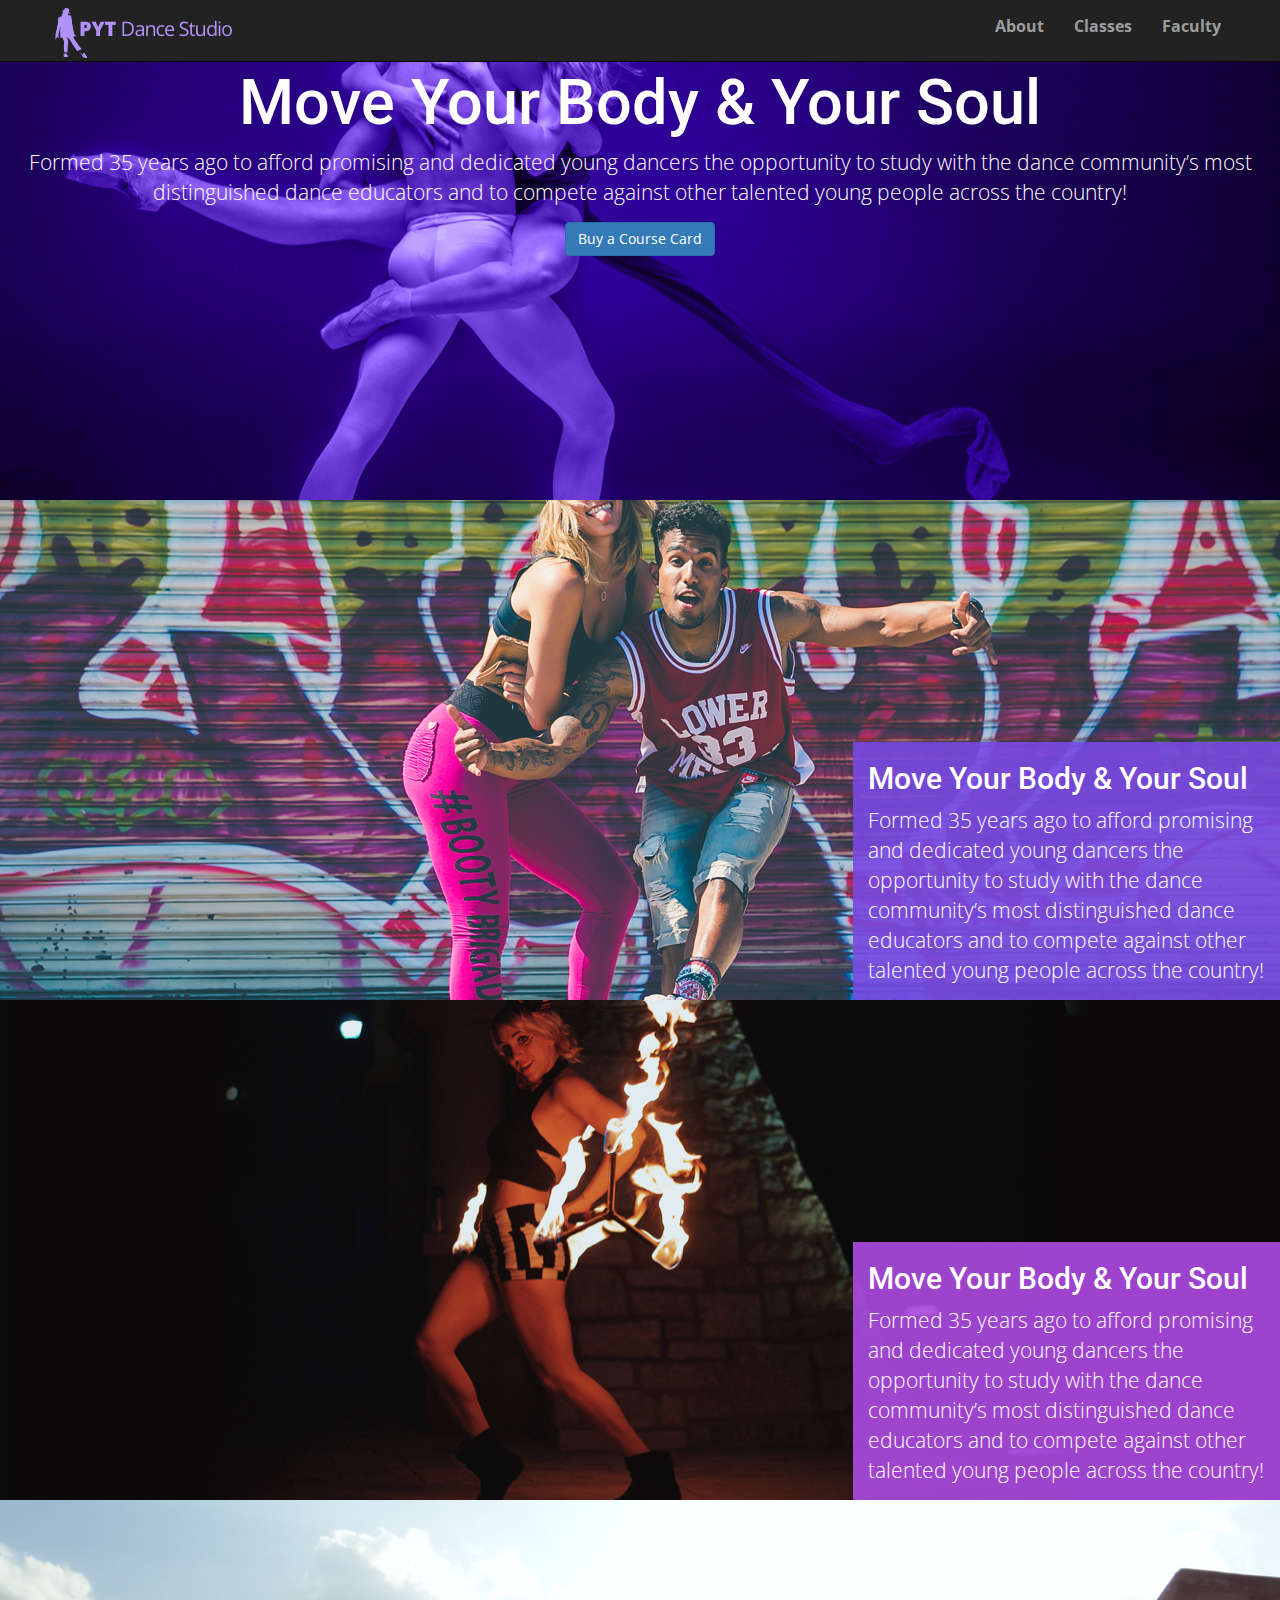
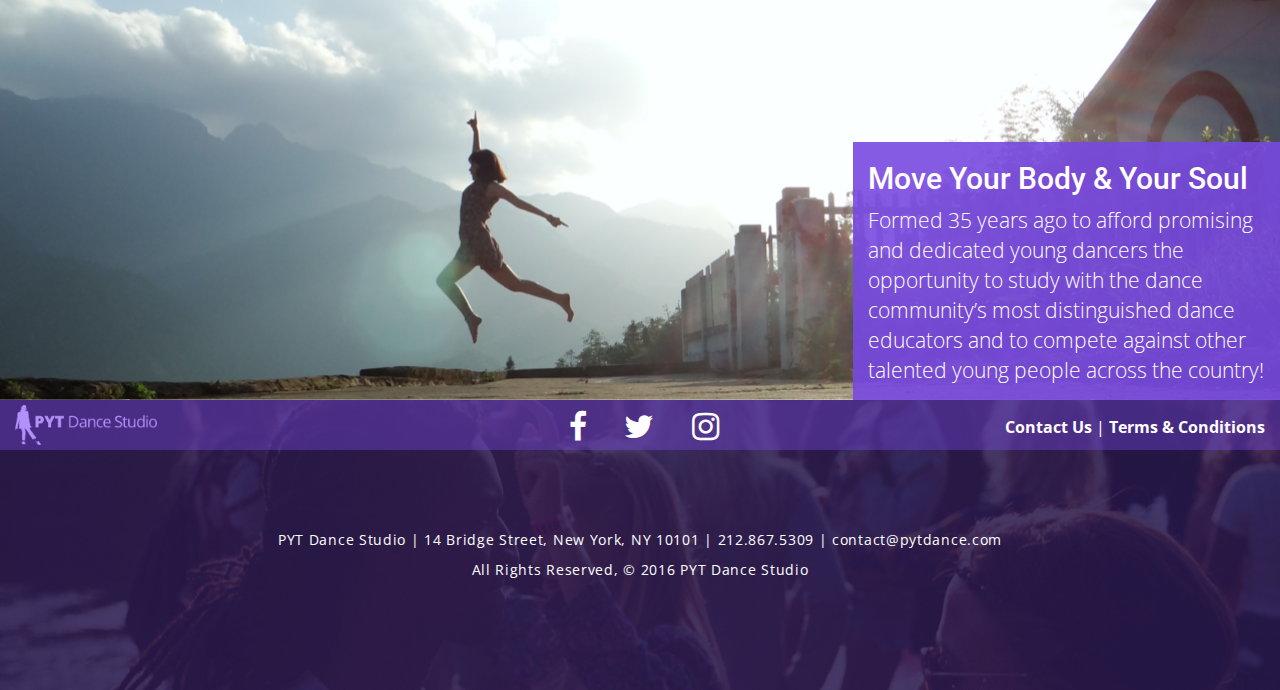
==== index.html @ 857a69b8 "home page almost completed, styles somewhat refactored into a base.css. footer and header near compl" ====
<!DOCTYPE html>
<html>
  <head>
    <meta charset="utf-8">
    <meta name="viewport" content="width=device-width, initial-scale=1">
    <title>PYT Dance Studio</title>
    <link rel="stylesheet" href="./resources/css/reset.css">
    <link rel="stylesheet" href="./resources/css/bootstrap.min.css">
    <link rel="stylesheet" href="./resources/css/font-awesome.min.css">
    <link href="https://fonts.googleapis.com/css?family=Open+Sans:400,700|Roboto:400,700" rel="stylesheet">
    <link rel="stylesheet" href="./resources/css/base.css">
    <link rel="stylesheet" href="./resources/css/index.css">
  </head>
  <body>
    <header>
        <nav class="navbar navbar-inverse navbar-fixed-top">
          <div class="container-fluid" role="presentation">
            <div class="navbar-header">
              <a href="./index.html" class="navbar-brand"><img id="pyt-logo" src="./resources/images/logo-color.png" alt="PYT Dance Logo"></a>
            </div>
            <ul class="nav navbar-nav navbar-right">
              <li><a href="./about.html">About</a></li>
              <li><a href="./classes.html">Classes</a></li>
              <li><a href="./faculty.html">Faculty</a></li>
            </ul>
          </div>
        </nav>
    </header>
    <div id="home-banner" class="jumbotron jumbotron-fluid" role="presentation">
      <div class="container-fluid" role="presentation">
        <h1>Move Your Body &amp; Your Soul</h1>
        <p>Formed 35 years ago to afford promising and dedicated young dancers the opportunity to study with the dance community’s most distinguished dance educators and to compete against other talented young people across the country!</p>
        <a href="#" class="btn btn-primary" role="button">Buy a Course Card</a>
      </div>
    </div>

    <div id="booty" class="jumbotron jumbotron-fluid alt-jumbotron" role="presentation">
      <div class="container-fluid container-right" role="presentation">
        <div class="col-xs-12 col-md-4 col-md-offset-8 blue-container">
          <h2>Move Your Body &amp; Your Soul</h2>
          <p>Formed 35 years ago to afford promising and dedicated young dancers the opportunity to study with the dance community’s most distinguished dance educators and to compete against other talented young people across the country!</p>
        </div>
      </div>
    </div>

    <div id="fire" class="jumbotron jumbotron-fluid alt-jumbotron" role="presentation">
      <div class="container-fluid container-right" role="presentation">
        <div class="col-xs-12 col-md-4 col-md-offset-8 purple-container">
          <h2>Move Your Body &amp; Your Soul</h2>
          <p>Formed 35 years ago to afford promising and dedicated young dancers the opportunity to study with the dance community’s most distinguished dance educators and to compete against other talented young people across the country!</p>
        </div>
      </div>
    </div>

    <div id="jump" class="jumbotron jumbotron-fluid alt-jumbotron" role="presentation">
      <div class="container-fluid container-right" role="presentation">
        <div class="col-xs-12 col-md-4 col-md-offset-8 blue-container">
          <h2>Move Your Body &amp; Your Soul</h2>
          <p>Formed 35 years ago to afford promising and dedicated young dancers the opportunity to study with the dance community’s most distinguished dance educators and to compete against other talented young people across the country!</p>
        </div>
      </div>
    </div>

    <footer class="container-fluid">
      <div class="row">
        <nav class="footer-nav">
            <div class="navbar-header">
              <a href="#" class="navbar-brand"><img src="./resources/images/logo-color.png" alt="PYT Dance Logo"></a>
            </div>
            <ul id="social" class="social-media">
              <li><a href="#"><i class="fa-1x fa fa-facebook"></i></a></li>
              <li><a href="#"><i class="fa-1x fa fa-twitter"></i></a></li>
              <li><a href="#"><i class="fa-1x fa fa-instagram"></i></a></li>
            </ul>
            <ul class="navbar-right">
              <li><a href="#">Contact Us</a></li>
              <li><a href="#">Terms &amp; Conditions</a></li>
            </ul>
        </nav>
      </div>
      <div class="row footer-contact">
        <p>PYT Dance Studio | 14 Bridge Street, New York, NY 10101 | 212.867.5309 | contact@pytdance.com</p>
        <p>All Rights Reserved, &copy; 2016 PYT Dance Studio</p>
      </div>
    </footer>
    <script type="text/javascript" src="https://cdnjs.cloudflare.com/ajax/libs/jquery/3.1.1/jquery.min.js"></script>
    <script type="text/javascript" src="./resources/js/bootstrap.min.js"></script>
    <script type="text/javascript" src="./resources/js/base.js"></script>
  </body>
</html>
---- resources/css/base.css ----
body, html {
  font-size: 16px;
  font-family: 'Open Sans', sans-serif;
  color: #ffffff;
}

h1, h2, h3, h4, h5, h6 {
  font-family: 'Roboto', sans-serif;
}
a {
  color: white;
  font-size: 1rem;
  font-weight: bold;
}

/* HEADER NAV */

header .container-fluid {
    padding: 0 .625rem;
}

@media only screen and (min-width: 500px) {
  header .container-fluid {
    padding-right: 3.687rem;
    padding-left: 3.4375rem;
  }
}
.navbar-nav {
  margin-top: 12px;
}
.navbar-fixed-top {
  height: 2.5rem;
}

.navbar-brand img {
  max-height: 50px;
}
.navbar-brand {
  padding-top: 10px;
}

.navbar-header::after {
  clear: none;
}
header .nav>li {
  display: inline;
}
header .nav>li>a {
  display: inline;
}
header .navbar-nav {
  float: right;
}

header .navbar-right {
  margin-right: 0;
}

@media only screen and (min-width: 768px) {
  .navbar-fixed-top {
    height: 3.875rem;
  }
  .navbar-brand {
    padding-top: 8px;
  }
  .navbar-nav {
    margin-top: 15px;
  }
  header .nav>li:last-child {
    margin-right: -15px;
  }
}


@media only screen and (max-width: 550px) {
  .navbar-nav a {
    font-size: .75rem;
  }
}
.jumbotron {
  margin-bottom: 0;
}
.jumbotron-fluid {
  height: 31.25rem;
}

.blue-container {
  background: rgba(120,73,225,0.9);
}
.purple-container {
  background: rgba(173,74,226,0.9);
}

.alt-jumbotron {
  padding-bottom: 0;
  display: flex;
  align-items: flex-end;
}

.container-right {
  padding: 0;
}

@media only screen and (min-width: 970px) {
  .container-right {
    padding-right: 0;
  }
}




footer {
  background: url('../images/party-photo.png');
  background-size: cover;
  background-position: center;
  text-align: center;
}

.footer-nav {
  display: flex;
  justify-content: center;
  align-items: center;
  background: rgba(120,73,225,0.4);
  height: 2.5rem;
}

.social-media{
  padding-top: 15px;
  width: 5.4375rem;
  display: flex;
  justify-content: space-between;
}
.social-media li {
  display: inline-flex;
}

footer .navbar-right {
  display: none;
  margin-right: 15px;
}
footer .navbar-brand {
  display: none;
}

footer .navbar-right li:first-child:after {
  content: '\00a0|\00a0';
}
.footer-contact {
  height: 8.75rem;
  padding-top: 1.875rem;
  font-size: .625rem;
  letter-spacing: 0.5px;
}


/* FOOTER */
@media only screen and (min-width: 768px) {
  footer .navbar-brand {
    padding-top: 5px;
    display: inline;
  }
  footer .navbar-brand img {
    max-height: 40px;
  }
  .footer-nav {
    height: 3.125rem;
    justify-content: space-between;
  }
  .social-media {
    width: 9.375rem;
    display: flex;
    justify-content: space-between;
    margin-left: 111px;
  }
  .footer-contact {
    height: 15rem;
    font-size: .875rem;
    letter-spacing: 0.7px;
    padding-top: 5rem;
  }
  footer .navbar-right {
    display: inline-flex;
    padding-top: 15px;
  }
}
---- resources/css/index.css ----
#home-banner {
  background: url('../images/dancers-photo.png');
  background-position: center;
  background-size: cover;
  text-align: center;
}

#booty {
  background: url('../images/graffiti-photo.png');
  background-position: center;
  background-size: cover;
}

#fire {
  background: url('../images/fire-photo.png');
  background-position: center;
  background-size: cover;
}
#jump {
  background: url('../images/jump-photo.png');
  background-position: center;
  background-size: cover;
}
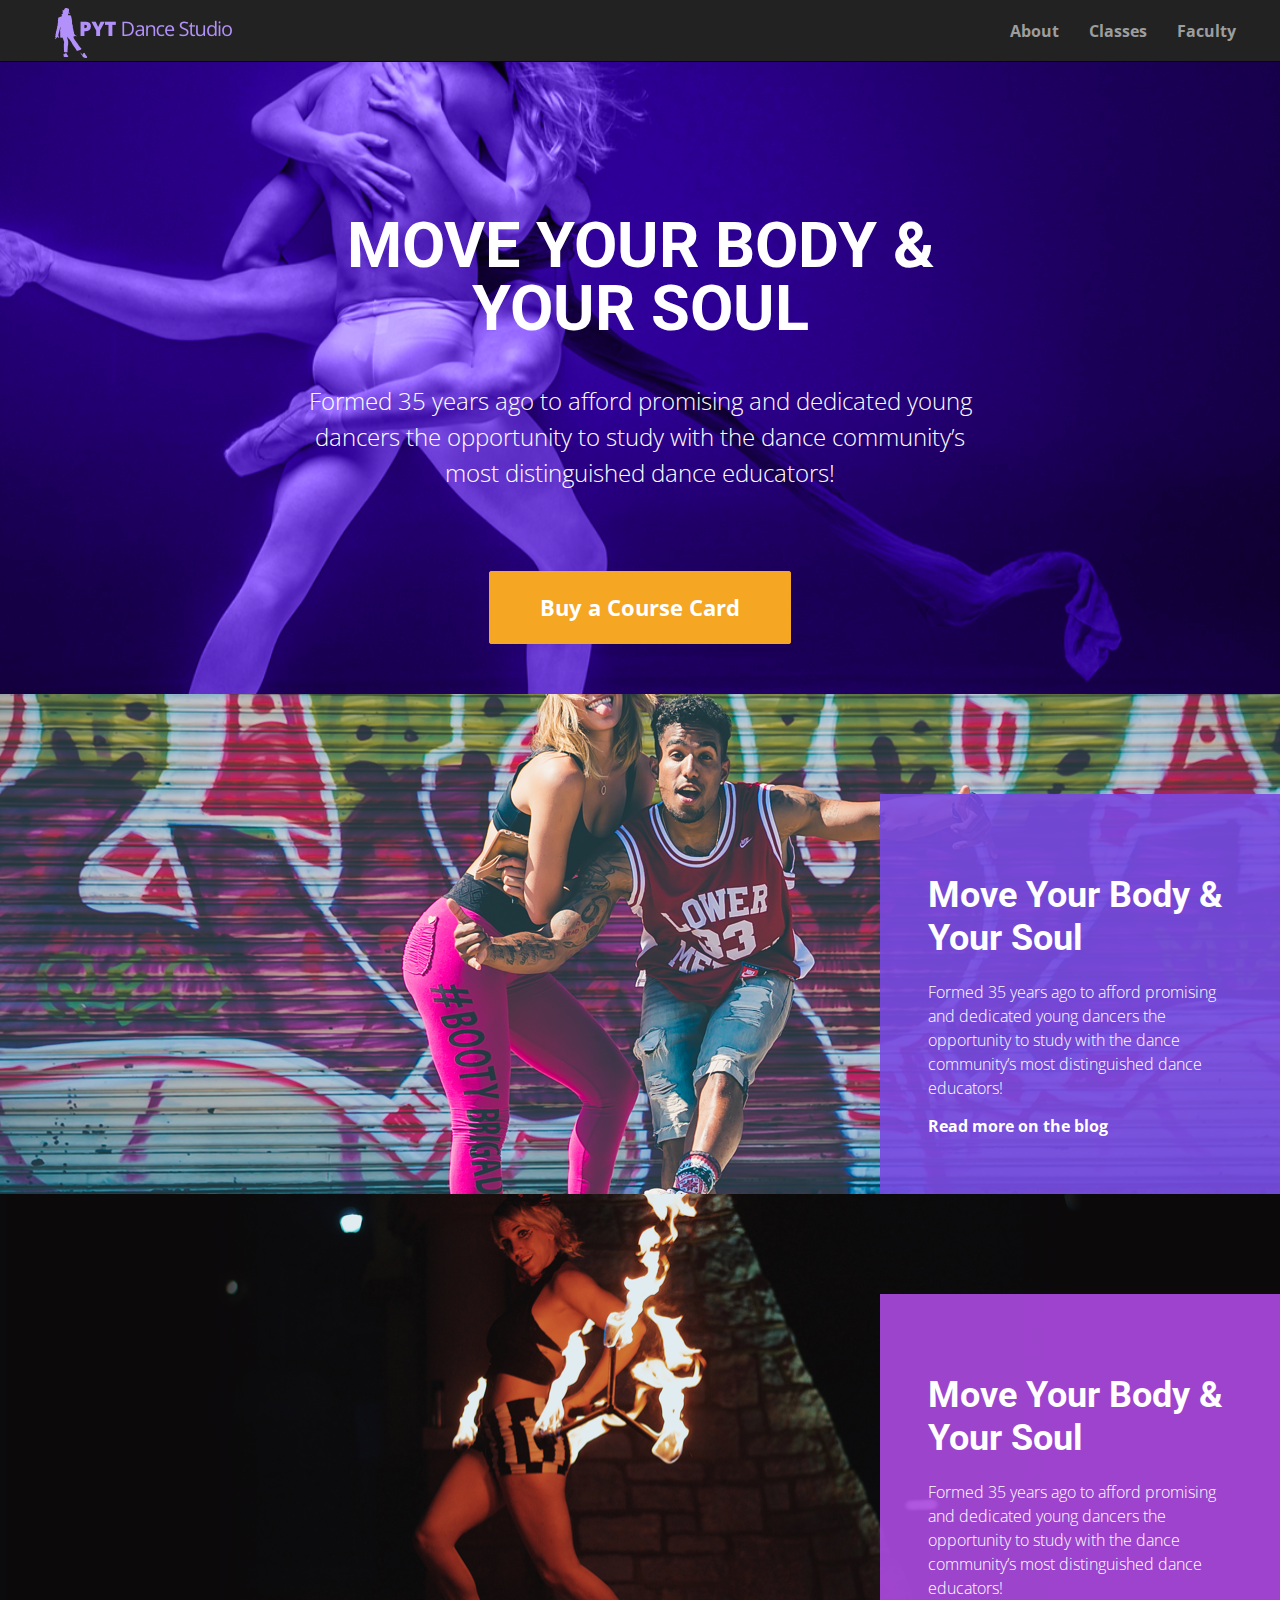
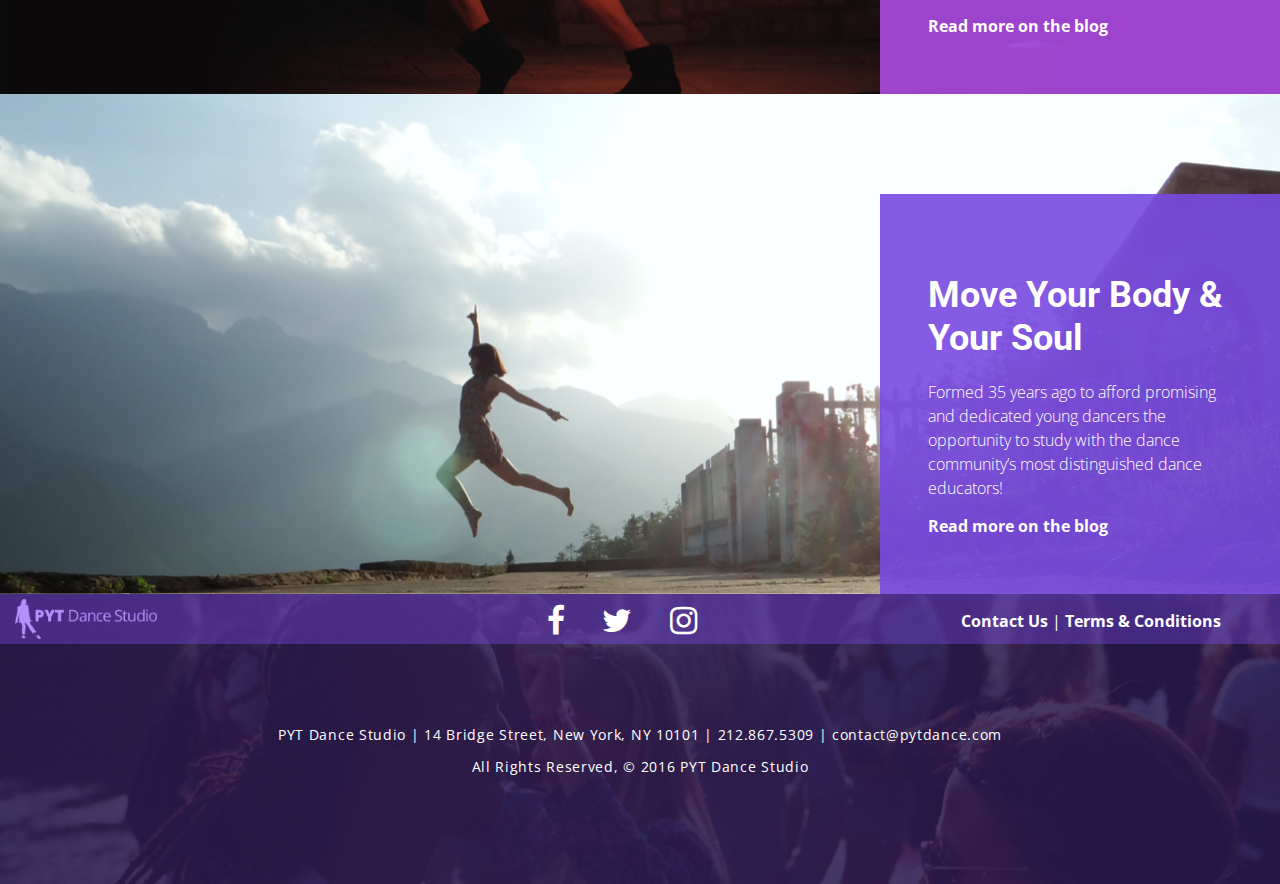
==== commit ab639a9a: "home and faculty page very close to completed, about and classes pages still need styled." ====
--- a/index.html
+++ b/index.html
@@ -16,7 +16,7 @@
         <nav class="navbar navbar-inverse navbar-fixed-top">
           <div class="container-fluid" role="presentation">
             <div class="navbar-header">
-              <a href="./index.html" class="navbar-brand"><img id="pyt-logo" src="./resources/images/logo-color.png" alt="PYT Dance Logo"></a>
+              <a href="./index.html" class="navbar-brand"><img id="pyt-logo" src="" alt="PYT Dance Logo"></a>
             </div>
             <ul class="nav navbar-nav navbar-right">
               <li><a href="./about.html">About</a></li>
@@ -27,36 +27,39 @@
         </nav>
     </header>
     <div id="home-banner" class="jumbotron jumbotron-fluid" role="presentation">
-      <div class="container-fluid" role="presentation">
+      <div class="jumbo-content container-fluid" role="presentation">
         <h1>Move Your Body &amp; Your Soul</h1>
-        <p>Formed 35 years ago to afford promising and dedicated young dancers the opportunity to study with the dance community’s most distinguished dance educators and to compete against other talented young people across the country!</p>
+        <p>Formed 35 years ago to afford promising and dedicated young dancers the opportunity to study with the dance community’s most distinguished dance educators!</p>
         <a href="#" class="btn btn-primary" role="button">Buy a Course Card</a>
       </div>
     </div>
 
     <div id="booty" class="jumbotron jumbotron-fluid alt-jumbotron" role="presentation">
       <div class="container-fluid container-right" role="presentation">
-        <div class="col-xs-12 col-md-4 col-md-offset-8 blue-container">
+        <div class="col-xs-12 col-md-4 blueish-purple-container">
           <h2>Move Your Body &amp; Your Soul</h2>
-          <p>Formed 35 years ago to afford promising and dedicated young dancers the opportunity to study with the dance community’s most distinguished dance educators and to compete against other talented young people across the country!</p>
+          <p>Formed 35 years ago to afford promising and dedicated young dancers the opportunity to study with the dance community’s most distinguished dance educators!</p>
+          <a href="#">Read more on the blog</a>
         </div>
       </div>
     </div>
 
     <div id="fire" class="jumbotron jumbotron-fluid alt-jumbotron" role="presentation">
       <div class="container-fluid container-right" role="presentation">
-        <div class="col-xs-12 col-md-4 col-md-offset-8 purple-container">
+        <div class="col-xs-12 col-md-4 purple-container">
           <h2>Move Your Body &amp; Your Soul</h2>
-          <p>Formed 35 years ago to afford promising and dedicated young dancers the opportunity to study with the dance community’s most distinguished dance educators and to compete against other talented young people across the country!</p>
+          <p>Formed 35 years ago to afford promising and dedicated young dancers the opportunity to study with the dance community’s most distinguished dance educators!</p>
+          <a href="#">Read more on the blog</a>
         </div>
       </div>
     </div>
 
     <div id="jump" class="jumbotron jumbotron-fluid alt-jumbotron" role="presentation">
       <div class="container-fluid container-right" role="presentation">
-        <div class="col-xs-12 col-md-4 col-md-offset-8 blue-container">
-          <h2>Move Your Body &amp; Your Soul</h2>
-          <p>Formed 35 years ago to afford promising and dedicated young dancers the opportunity to study with the dance community’s most distinguished dance educators and to compete against other talented young people across the country!</p>
+        <div class="col-xs-12 col-md-4 blueish-purple-container">
+            <h2>Move Your Body &amp; Your Soul</h2>
+            <p>Formed 35 years ago to afford promising and dedicated young dancers the opportunity to study with the dance community’s most distinguished dance educators!</p>
+            <a href="#">Read more on the blog</a>
         </div>
       </div>
     </div>
--- a/resources/css/base.css
+++ b/resources/css/base.css
@@ -2,6 +2,7 @@
   font-size: 16px;
   font-family: 'Open Sans', sans-serif;
   color: #ffffff;
+  width: 100%;
 }
 
 h1, h2, h3, h4, h5, h6 {
@@ -13,6 +14,32 @@
   font-weight: bold;
 }
 
+.navbar-nav>li>a:focus {
+  color: yellow;
+}
+
+h1 {
+  font-size: 1.875rem;
+  text-transform: uppercase;
+  font-weight: bold;
+}
+h2 {
+  font-size: 1.25rem;
+  line-height: 1.2;
+  font-weight: bold;
+}
+p {
+  font-size: 1rem;
+  line-height: 1.6;
+}
+
+@media only screen and (min-width: 768px) {
+  h1 {
+    font-size: 3.125rem;
+    line-height: 1;
+  }
+}
+
 /* HEADER NAV */
 
 header .container-fluid {
@@ -25,8 +52,11 @@
     padding-left: 3.4375rem;
   }
 }
+.navbar {
+  min-height: 0;
+}
 .navbar-nav {
-  margin-top: 12px;
+  margin-top: 8px;
 }
 .navbar-fixed-top {
   height: 2.5rem;
@@ -36,24 +66,26 @@
   max-height: 50px;
 }
 .navbar-brand {
-  padding-top: 10px;
+  padding-top: 5px;
 }
 
 .navbar-header::after {
   clear: none;
 }
+header .navbar-nav {
+  float: right;
+}
+header .navbar-right {
+  margin-right: 0;
+}
 header .nav>li {
   display: inline;
 }
 header .nav>li>a {
   display: inline;
 }
-header .navbar-nav {
-  float: right;
-}
-
-header .navbar-right {
-  margin-right: 0;
+header .nav>li:last-child>a {
+  padding-right: 0;
 }
 
 @media only screen and (min-width: 768px) {
@@ -64,49 +96,155 @@
     padding-top: 8px;
   }
   .navbar-nav {
-    margin-top: 15px;
+    margin-top: 20px;
   }
   header .nav>li:last-child {
     margin-right: -15px;
   }
 }
-
-
 @media only screen and (max-width: 550px) {
   .navbar-nav a {
     font-size: .75rem;
   }
 }
+
+/* JUMBOTRON */
 .jumbotron {
   margin-bottom: 0;
-}
-.jumbotron-fluid {
-  height: 31.25rem;
-}
-
-.blue-container {
+  padding-top: 2.5rem;
+}
+.alt-jumbotron {
+  padding-bottom: 0;
+}
+
+.blueish-purple-container, .purple-container {
+  padding-left: 1.25rem;
+  padding-right: 1.25rem;
+  padding-bottom: 1.875rem;
+}
+
+.blueish-purple-container p, .purple-container p {
+  font-size: 1rem;
+  line-height: 1.5;
+}
+
+.blueish-purple-container h2, .purple-container h2 {
+  font-size: 1.25rem;
+  line-height: 1.2;
+}
+.blueish-purple-container a, .purple-container a {
+  font-size: 1rem;
+}
+
+.blueish-purple-container {
   background: rgba(120,73,225,0.9);
 }
 .purple-container {
   background: rgba(173,74,226,0.9);
 }
 
-.alt-jumbotron {
-  padding-bottom: 0;
+@media only screen and (min-width: 768px) {
+  .blueish-purple-container, .purple-container {
+    padding-left: 1.875rem;
+    padding-right: 3.4375rem;
+    height: 12.1875rem;
+  }
+  .blueish-purple-container h2, .purple-container h2 {
+    font-size: 1.875rem;
+    line-height: 1.4;
+    margin-top: 1.875rem;
+    margin-bottom: 0.625rem;
+  }
+  .blueish-purple-container p, .purple-container p {
+    margin-top: 0;
+  }
+}
+
+@media only screen and (min-width: 992px) {
+  .alt-jumbotron {
+    padding-bottom: 0;
+    display: flex;
+    align-items: flex-end;
+    height: 31.25rem;
+  }
+  .alt-jumbotron .container-fluid {
+    margin-right: 0;
+    width: 25rem;
+  }
+  .blueish-purple-container, .purple-container {
+    height: 25rem;
+    width: 25rem;
+    padding-left: 3rem;
+    padding-top: 5rem;
+    padding-bottom: 5rem;
+  }
+  .blueish-purple-container h2, .purple-container h2 {
+    font-size: 2.25rem;
+    line-height: 1.2;
+    padding-bottom: 1.25rem;
+    margin: 0;
+  }
+}
+.jumbo-content {
+  width: 18.5rem;
+  margin-top: 7.125rem;
   display: flex;
-  align-items: flex-end;
-}
+  align-items: center;
+  justify-content: center;
+  flex-direction: column;
+  text-align: center;
+}
+.jumbo-content h1 {
+  margin-bottom: 1.625rem;
+}
+.jumbo-content p {
+  margin-top: 0;
+  margin-bottom: 3.875rem;
+}
+.jumbo-content a {
+  margin-bottom: 3.125rem;
+}
+
 
 .container-right {
   padding: 0;
 }
 
-@media only screen and (min-width: 970px) {
+.btn {
+  padding: 1.25rem 3.125rem;
+  font-size: 1.375rem;
+  font-weight: bold;
+}
+.btn-primary {
+  border-radius: 2px;
+  background: #f5a623;
+  border-color: #f5a623;
+}
+
+@media only screen and (min-width: 768px) {
   .container-right {
     padding-right: 0;
   }
-}
-
+  .jumbotron {
+    padding-top: 3.875rem;
+  }
+  .jumbo-content {
+    margin-top: 9.475rem;
+    width: 45rem;
+  }
+  .jumbo-content h1 {
+    margin-bottom: 2.6875rem;
+  }
+  .jumbo-content p {
+    font-size: 1.5rem;
+    line-height: 1.5;
+    margin-top: 0;
+    margin-bottom: 5rem;
+  }
+  .jumbo-content a {
+    margin-bottom: 3.125rem;
+  }
+}
 
 
 
@@ -137,7 +275,8 @@
 
 footer .navbar-right {
   display: none;
-  margin-right: 15px;
+  margin-right: 0;
+  padding-right: 3.687rem;
 }
 footer .navbar-brand {
   display: none;
@@ -149,6 +288,8 @@
 .footer-contact {
   height: 8.75rem;
   padding-top: 1.875rem;
+}
+.footer-contact p {
   font-size: .625rem;
   letter-spacing: 0.5px;
 }
@@ -175,9 +316,11 @@
   }
   .footer-contact {
     height: 15rem;
+    padding-top: 5rem;
+  }
+  .footer-contact p {
     font-size: .875rem;
     letter-spacing: 0.7px;
-    padding-top: 5rem;
   }
   footer .navbar-right {
     display: inline-flex;
--- a/resources/css/index.css
+++ b/resources/css/index.css
@@ -4,6 +4,11 @@
   background-position: center;
   background-size: cover;
   text-align: center;
+  padding-bottom: 0;
+}
+
+#home-banner h1 {
+  margin-top: 0;
 }
 
 #booty {
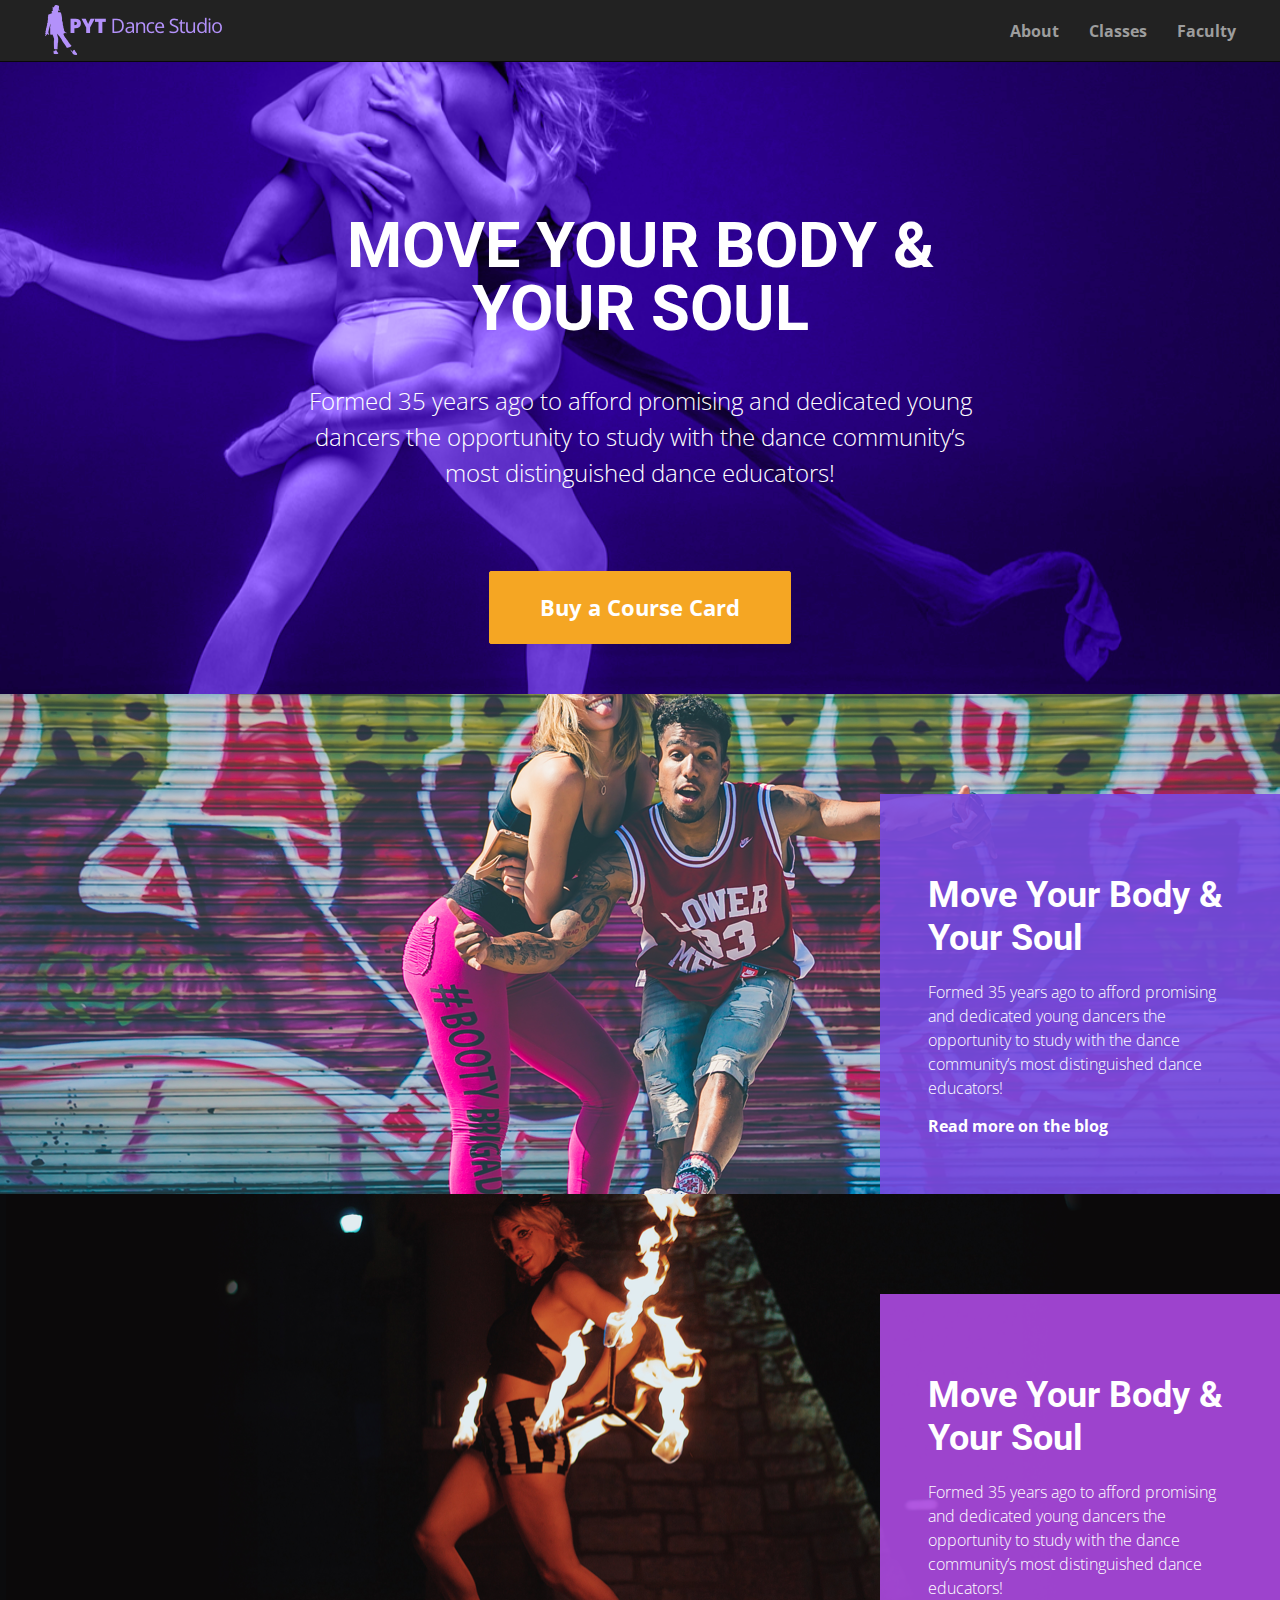
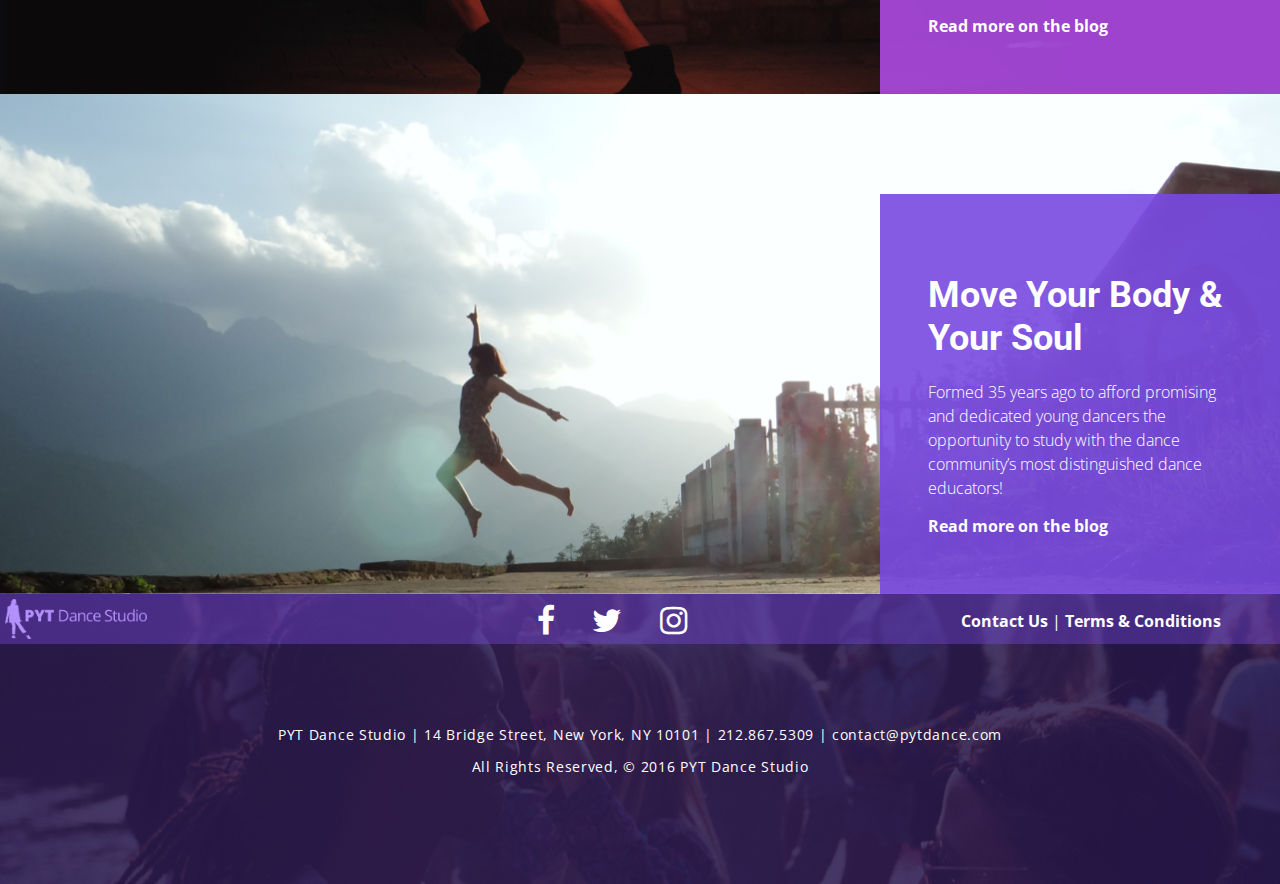
==== commit 86ae50ca: "added favicon, added media query to handle mobile logo" ====
--- a/index.html
+++ b/index.html
@@ -8,6 +8,7 @@
     <link rel="stylesheet" href="./resources/css/bootstrap.min.css">
     <link rel="stylesheet" href="./resources/css/font-awesome.min.css">
     <link href="https://fonts.googleapis.com/css?family=Open+Sans:400,700|Roboto:400,700" rel="stylesheet">
+    <link rel="icon" href="./resources/images/favicon-16x16.png" type="image/x-icon">
     <link rel="stylesheet" href="./resources/css/base.css">
     <link rel="stylesheet" href="./resources/css/index.css">
   </head>
@@ -16,7 +17,8 @@
         <nav class="navbar navbar-inverse navbar-fixed-top">
           <div class="container-fluid" role="presentation">
             <div class="navbar-header">
-              <a href="./index.html" class="navbar-brand"><img id="pyt-logo" src="" alt="PYT Dance Logo"></a>
+              <a href="./index.html" class="navbar-brand"><img id="pyt-logo-desktop" src="./resources/images/logo-color.png" alt="PYT Dance Logo"></a>
+              <a href="./index.html" class="navbar-brand"><img id="pyt-logo-mobile" src="./resources/images/logo-mobile.png" alt="PYT Dance Logo"></a>
             </div>
             <ul class="nav navbar-nav navbar-right">
               <li><a href="./about.html">About</a></li>
@@ -88,6 +90,6 @@
     </footer>
     <script type="text/javascript" src="https://cdnjs.cloudflare.com/ajax/libs/jquery/3.1.1/jquery.min.js"></script>
     <script type="text/javascript" src="./resources/js/bootstrap.min.js"></script>
-    <script type="text/javascript" src="./resources/js/base.js"></script>
+    <script type="text/javascript" src="./resources/js/social.js"></script>
   </body>
 </html>
--- a/resources/css/base.css
+++ b/resources/css/base.css
@@ -66,7 +66,7 @@
   max-height: 50px;
 }
 .navbar-brand {
-  padding-top: 5px;
+  padding: 5px;
 }
 
 .navbar-header::after {
@@ -84,16 +84,31 @@
 header .nav>li>a {
   display: inline;
 }
+.navbar-inverse .navbar-nav>li>a.active, footer a:focus, footer a:hover {
+  color: #f5a623;
+}
 header .nav>li:last-child>a {
   padding-right: 0;
 }
+#pyt-logo-mobile {
+  display: inline;
+}
+#pyt-logo-desktop {
+  display: none;
+}
 
 @media only screen and (min-width: 768px) {
   .navbar-fixed-top {
     height: 3.875rem;
   }
-  .navbar-brand {
-    padding-top: 8px;
+  navbar-brand {
+    padding: 15px 15px;
+  }
+  #pyt-logo-desktop {
+    display: inline;
+  }
+  #pyt-logo-mobile {
+    display: none;
   }
   .navbar-nav {
     margin-top: 20px;
@@ -105,6 +120,15 @@
 @media only screen and (max-width: 550px) {
   .navbar-nav a {
     font-size: .75rem;
+  }
+  .nav>li>a {
+    padding: 5px;
+  }
+}
+
+@media only screen and (max-width: 400px) {
+  .nav>li>a {
+    padding: 5px;
   }
 }
 
@@ -115,6 +139,9 @@
 }
 .alt-jumbotron {
   padding-bottom: 0;
+  height: 31.25rem;
+  display: flex;
+  align-items: flex-end;
 }
 
 .blueish-purple-container, .purple-container {
@@ -165,7 +192,6 @@
     padding-bottom: 0;
     display: flex;
     align-items: flex-end;
-    height: 31.25rem;
   }
   .alt-jumbotron .container-fluid {
     margin-right: 0;
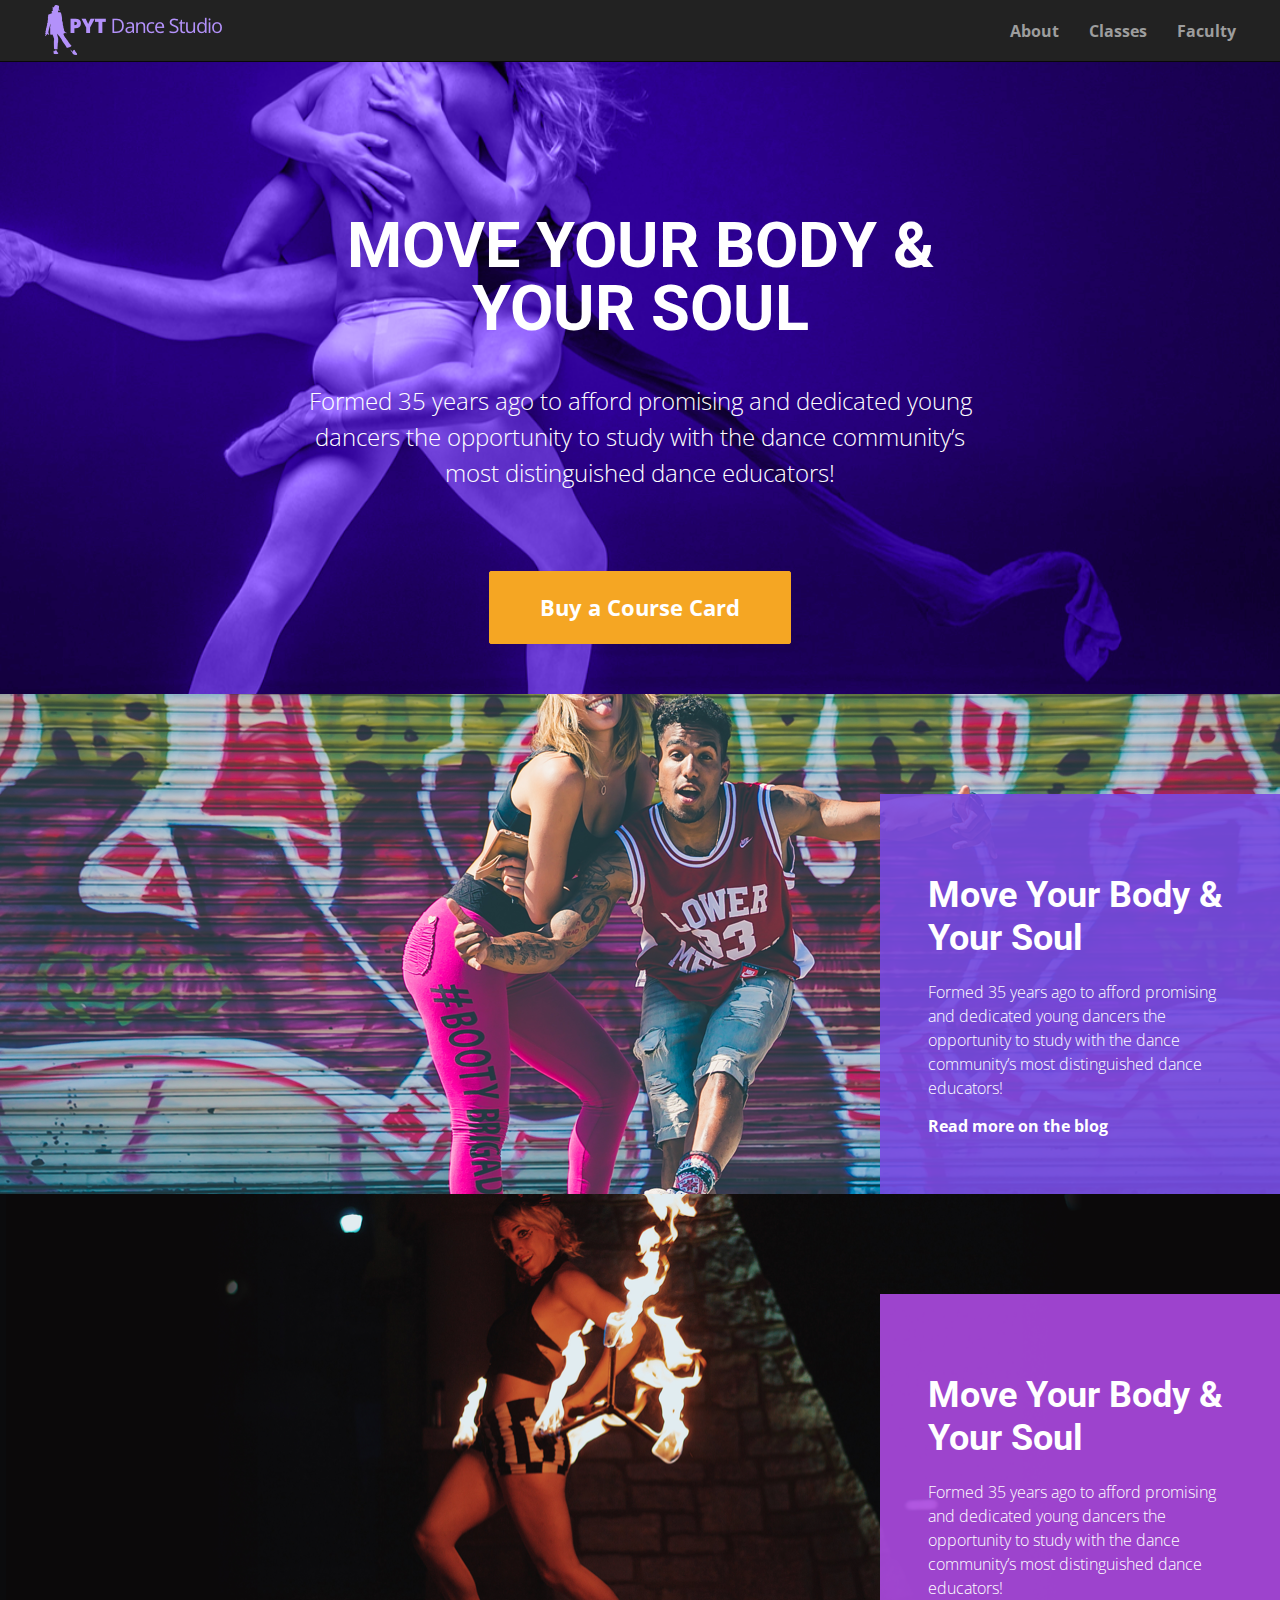
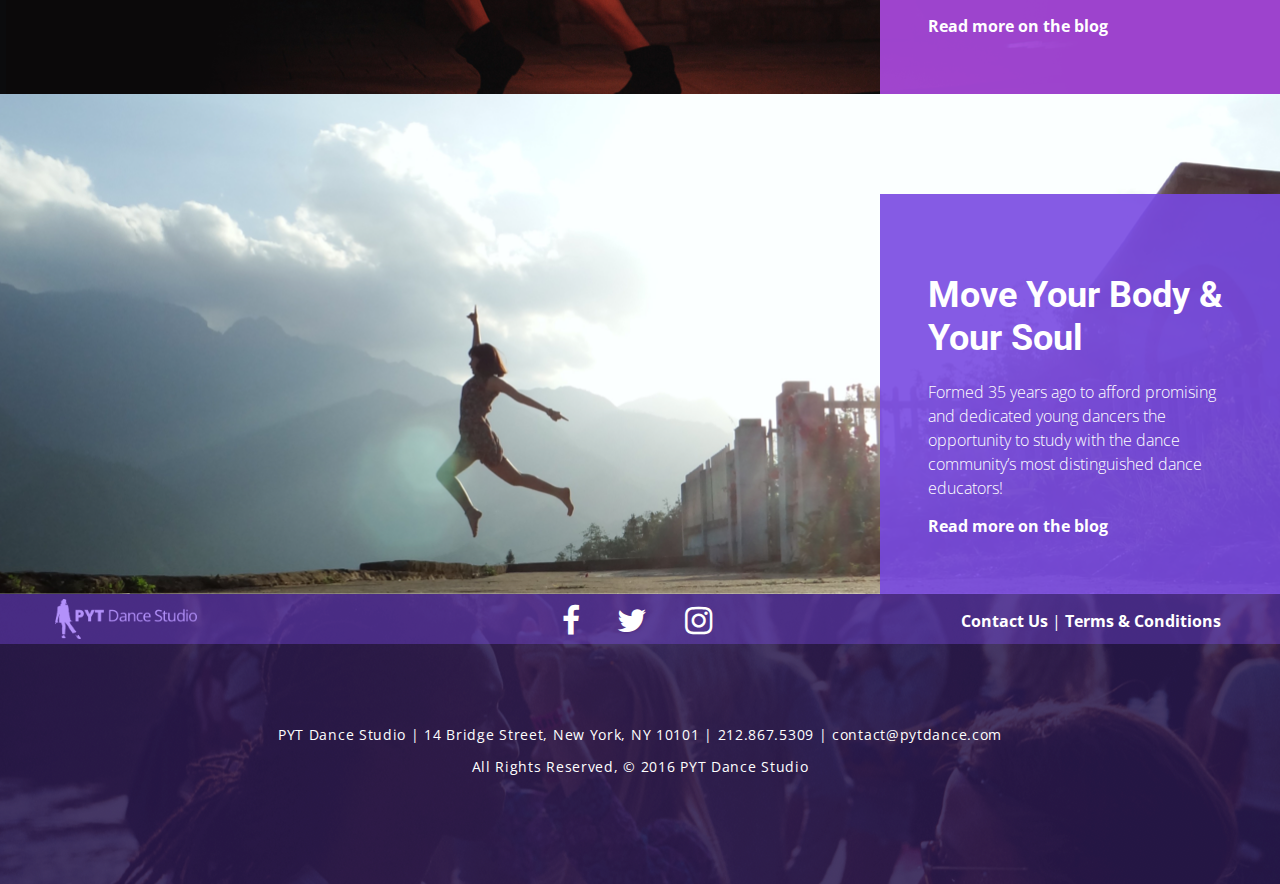
==== commit 48e0d282: "added aria roles" ====
--- a/index.html
+++ b/index.html
@@ -13,77 +13,78 @@
     <link rel="stylesheet" href="./resources/css/index.css">
   </head>
   <body>
-    <header>
-        <nav class="navbar navbar-inverse navbar-fixed-top">
+    <header role="banner">
+        <nav role="navigation" class="navbar navbar-inverse navbar-fixed-top">
           <div class="container-fluid" role="presentation">
             <div class="navbar-header">
               <a href="./index.html" class="navbar-brand"><img id="pyt-logo-desktop" src="./resources/images/logo-color.png" alt="PYT Dance Logo"></a>
               <a href="./index.html" class="navbar-brand"><img id="pyt-logo-mobile" src="./resources/images/logo-mobile.png" alt="PYT Dance Logo"></a>
             </div>
-            <ul class="nav navbar-nav navbar-right">
-              <li><a href="./about.html">About</a></li>
-              <li><a href="./classes.html">Classes</a></li>
-              <li><a href="./faculty.html">Faculty</a></li>
+            <ul role="menu" class="nav navbar-nav navbar-right">
+              <li role="menuitem"><a href="./about.html">About</a></li>
+              <li role="menuitem"><a href="./classes.html">Classes</a></li>
+              <li role="menuitem"><a href="./faculty.html">Faculty</a></li>
             </ul>
           </div>
         </nav>
     </header>
-    <div id="home-banner" class="jumbotron jumbotron-fluid" role="presentation">
-      <div class="jumbo-content container-fluid" role="presentation">
-        <h1>Move Your Body &amp; Your Soul</h1>
-        <p>Formed 35 years ago to afford promising and dedicated young dancers the opportunity to study with the dance community’s most distinguished dance educators!</p>
-        <a href="#" class="btn btn-primary" role="button">Buy a Course Card</a>
-      </div>
-    </div>
-
-    <div id="booty" class="jumbotron jumbotron-fluid alt-jumbotron" role="presentation">
-      <div class="container-fluid container-right" role="presentation">
-        <div class="col-xs-12 col-md-4 blueish-purple-container">
-          <h2>Move Your Body &amp; Your Soul</h2>
+    <main>
+      <div id="home-banner" class="jumbotron jumbotron-fluid" role="presentation">
+        <div class="jumbo-content container-fluid" role="presentation">
+          <h1>Move Your Body &amp; Your Soul</h1>
           <p>Formed 35 years ago to afford promising and dedicated young dancers the opportunity to study with the dance community’s most distinguished dance educators!</p>
-          <a href="#">Read more on the blog</a>
+          <a href="#" class="btn btn-primary" role="button">Buy a Course Card</a>
         </div>
       </div>
-    </div>
 
-    <div id="fire" class="jumbotron jumbotron-fluid alt-jumbotron" role="presentation">
-      <div class="container-fluid container-right" role="presentation">
-        <div class="col-xs-12 col-md-4 purple-container">
-          <h2>Move Your Body &amp; Your Soul</h2>
-          <p>Formed 35 years ago to afford promising and dedicated young dancers the opportunity to study with the dance community’s most distinguished dance educators!</p>
-          <a href="#">Read more on the blog</a>
-        </div>
-      </div>
-    </div>
-
-    <div id="jump" class="jumbotron jumbotron-fluid alt-jumbotron" role="presentation">
-      <div class="container-fluid container-right" role="presentation">
-        <div class="col-xs-12 col-md-4 blueish-purple-container">
+      <div id="booty" class="jumbotron jumbotron-fluid alt-jumbotron" role="presentation">
+        <div class="container-fluid container-right" role="presentation">
+          <div class="col-xs-12 col-md-4 blueish-purple-container" role="presentation">
             <h2>Move Your Body &amp; Your Soul</h2>
             <p>Formed 35 years ago to afford promising and dedicated young dancers the opportunity to study with the dance community’s most distinguished dance educators!</p>
             <a href="#">Read more on the blog</a>
+          </div>
         </div>
       </div>
-    </div>
 
+      <div id="fire" class="jumbotron jumbotron-fluid alt-jumbotron" role="presentation">
+        <div class="container-fluid container-right" role="presentation">
+          <div class="col-xs-12 col-md-4 purple-container" role="presentation">
+            <h2>Move Your Body &amp; Your Soul</h2>
+            <p>Formed 35 years ago to afford promising and dedicated young dancers the opportunity to study with the dance community’s most distinguished dance educators!</p>
+            <a href="#">Read more on the blog</a>
+          </div>
+        </div>
+      </div>
+
+      <div id="jump" class="jumbotron jumbotron-fluid alt-jumbotron" role="presentation">
+        <div class="container-fluid container-right" role="presentation">
+          <div class="col-xs-12 col-md-4 blueish-purple-container" role="presentation">
+              <h2>Move Your Body &amp; Your Soul</h2>
+              <p>Formed 35 years ago to afford promising and dedicated young dancers the opportunity to study with the dance community’s most distinguished dance educators!</p>
+              <a href="#">Read more on the blog</a>
+          </div>
+        </div>
+      </div>
+    </main>
     <footer class="container-fluid">
-      <div class="row">
-        <nav class="footer-nav">
-            <div class="navbar-header">
+      <div class="row" role="presentation">
+        <nav role="navigation" class="footer-nav">
+            <div class="navbar-header" role="presentation">
               <a href="#" class="navbar-brand"><img src="./resources/images/logo-color.png" alt="PYT Dance Logo"></a>
             </div>
-            <ul id="social" class="social-media">
-              <li><a href="#"><i class="fa-1x fa fa-facebook"></i></a></li>
-              <li><a href="#"><i class="fa-1x fa fa-twitter"></i></a></li>
-              <li><a href="#"><i class="fa-1x fa fa-instagram"></i></a></li>
+            <ul role="menu" id="social" class="social-media">
+              <li role="menuitem"><a href="#"><i class="fa-1x fa fa-facebook"></i></a></li>
+              <li role="menuitem"><a href="#"><i class="fa-1x fa fa-twitter"></i></a></li>
+              <li role="menuitem"><a href="#"><i class="fa-1x fa fa-instagram"></i></a></li>
             </ul>
-            <ul class="navbar-right">
-              <li><a href="#">Contact Us</a></li>
-              <li><a href="#">Terms &amp; Conditions</a></li>
+            <ul role="menu" class="navbar-right">
+              <li role="menuitem"><a href="#">Contact Us</a></li>
+              <li role="menuitem"><a href="#">Terms &amp; Conditions</a></li>
             </ul>
         </nav>
       </div>
-      <div class="row footer-contact">
+      <div role="contentinfo" class="row footer-contact">
         <p>PYT Dance Studio | 14 Bridge Street, New York, NY 10101 | 212.867.5309 | contact@pytdance.com</p>
         <p>All Rights Reserved, &copy; 2016 PYT Dance Studio</p>
       </div>
--- a/resources/css/base.css
+++ b/resources/css/base.css
@@ -306,6 +306,7 @@
 }
 footer .navbar-brand {
   display: none;
+  padding-left: 3.4375rem;
 }
 
 footer .navbar-right li:first-child:after {
